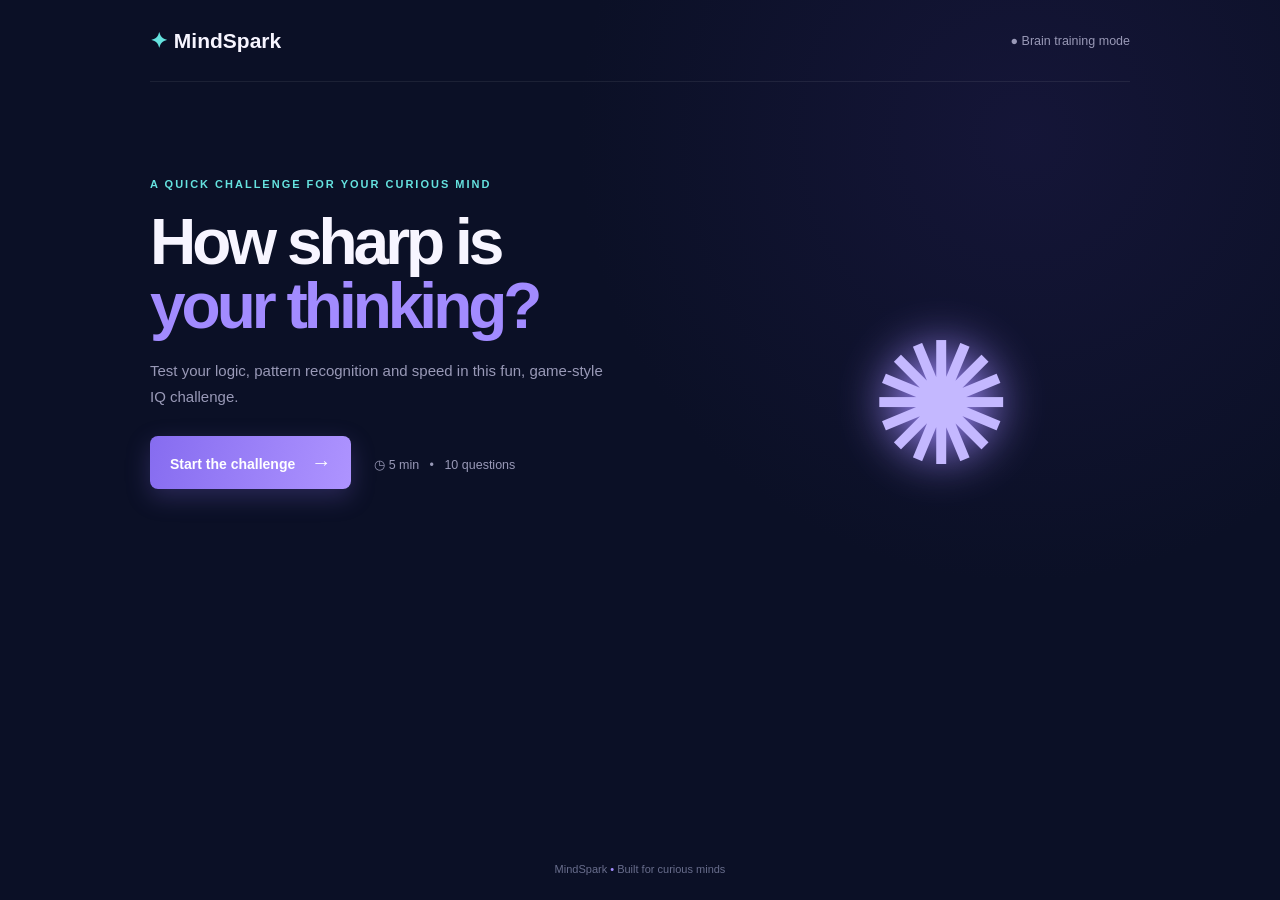
==== index.html @ beabe781 "Add AdMob configuration and game IQ test app" ====
<!doctype html>
<html lang="en">
<head>
  <meta charset="UTF-8"><meta name="viewport" content="width=device-width,initial-scale=1"><meta name="theme-color" content="#0b1026"><title>MindSpark IQ Test</title>
  <link rel="stylesheet" href="style.css">
</head>
<body>
  <main class="app">
    <header><b><i>✦</i> MindSpark</b><small>● Brain training mode</small></header>
    <div id="banner-ad" class="ad-slot" aria-label="Advertisement"></div>
    <section id="home" class="screen active"><div class="hero"><p class="eyebrow">A quick challenge for your curious mind</p><h1>How sharp is<br><span>your thinking?</span></h1><p>Test your logic, pattern recognition and speed in this fun, game-style IQ challenge.</p><button class="primary" id="start">Start the challenge <strong>→</strong></button><small class="meta">◷ 5 min &nbsp; • &nbsp; 10 questions</small></div><div class="orb">✺</div></section>
    <section id="quiz" class="screen"><div class="quiz-top"><div><p class="eyebrow">MindSpark challenge</p><h2>Question <span id="num">1</span><em>/ 10</em></h2></div><strong class="timer">◷ <span id="time">30</span>s</strong></div><div class="track"><i id="progress"></i></div><article><label id="type"></label><h3 id="question"></h3><div id="visual" class="visual"></div><div id="answers" class="answers"></div><button class="primary next" id="next" disabled>Lock in answer →</button></article><p class="tip">✦ Trust your first instinct. There are no trick questions.</p></section>
    <section id="result" class="screen result"><p class="eyebrow">Challenge complete</p><h2>Your mind is <span id="mood">on fire!</span></h2><p id="message"></p><div class="result-box"><div class="score"><div><b id="score">0</b><small>/ 100</small></div><span>MindSpark score</span></div><div class="stats"><p>Correct answers <b id="correct"></b></p><p>Thinking style <b id="style"></b></p><p>Best category <b id="category"></b></p></div></div><button class="primary" id="again">Play again ↻</button> <button class="secondary" id="share">Share result ↗</button><p id="note"></p></section>
    <footer>MindSpark <i>•</i> Built for curious minds</footer>
  </main>
  <script src="ads-config.js"></script><script src="script.js"></script>
</body>
</html>
---- style.css ----
:root{--bg:#0b1026;--card:#151b3b;--text:#f7f5ff;--muted:#9999b7;--purple:#a28bff;--cyan:#65e2df}*{box-sizing:border-box}body{margin:0;background:radial-gradient(circle at 80% 15%,#28205b55,transparent 35%),var(--bg);color:var(--text);font:15px Arial,sans-serif}.app{max-width:1050px;min-height:100vh;margin:auto;padding:0 35px;display:flex;flex-direction:column}header{height:82px;border-bottom:1px solid #ffffff12;display:flex;align-items:center;justify-content:space-between}header b{font-size:21px}header i,.eyebrow{color:var(--cyan);font-style:normal}header small{color:var(--muted)}.screen{display:none;flex:1;animation:in .35s ease}.screen.active{display:block}@keyframes in{from{opacity:0;transform:translateY(10px)}}.ad-slot{min-height:0;text-align:center;color:#555;font-size:10px}.ad-slot:empty{display:none}.hero{padding:85px 0;max-width:540px}.eyebrow{font-size:11px;text-transform:uppercase;letter-spacing:2px;font-weight:bold}.hero h1{font-size:64px;line-height:1;letter-spacing:-4px;margin:20px 0}.hero h1 span,.result h2 span{color:var(--purple)}.hero p:not(.eyebrow),#message{color:var(--muted);line-height:1.7;max-width:470px}.primary,.secondary{border:0;border-radius:8px;padding:15px 20px;color:white;cursor:pointer;font-weight:bold;font-size:14px;margin:12px 8px 12px 0}.primary{background:linear-gradient(105deg,#866cf0,#ae94ff);box-shadow:0 8px 25px #8068dd44}.secondary{background:transparent;border:1px solid #ffffff22}.primary strong{font-size:20px;margin-left:12px}.meta{color:var(--muted);margin-left:15px}.orb{float:right;margin-top:-280px;margin-right:12%;font-size:170px;color:#c4b8ff;text-shadow:0 0 45px #a28bff;animation:pulse 4s infinite}@keyframes pulse{50%{transform:scale(1.1)}}footer{text-align:center;color:#686d8c;padding:25px;font-size:11px}footer i{color:var(--purple);font-style:normal}.quiz-top{display:flex;align-items:end;justify-content:space-between;padding:55px 0 20px}.quiz-top h2{font-size:34px;margin:10px 0}.quiz-top em{font-size:17px;color:#6c7092;font-style:normal}.timer{color:var(--cyan);font-size:20px}.track{height:5px;background:#282e50}.track i{display:block;height:100%;width:10%;background:linear-gradient(90deg,var(--cyan),var(--purple));transition:.3s}article{max-width:700px;margin:35px auto;padding:35px;text-align:center;background:#151b3bcc;border:1px solid #ffffff16;border-radius:14px}article label{font-size:10px;letter-spacing:2px;color:var(--cyan);font-weight:bold}article h3{font-size:25px;line-height:1.3}.visual{height:55px;color:var(--purple);font-size:32px;letter-spacing:8px}.answers{display:grid;grid-template-columns:1fr 1fr;gap:11px}.answer{padding:15px;border:1px solid #ffffff18;border-radius:7px;background:#ffffff05;color:white;text-align:left;cursor:pointer}.answer.selected{border-color:var(--cyan);background:#65e2df20}.answer.correct{border-color:#66e7b0;background:#66e7b022}.answer.wrong{border-color:#ff809c;background:#ff809c22}.next{margin-top:22px}.tip{text-align:center;color:#777c9a;font-size:12px}.result{text-align:center;padding:65px 0}.result h2{font-size:47px;margin:10px}.result-box{max-width:680px;margin:35px auto;display:grid;grid-template-columns:1fr 1fr;gap:16px;text-align:left}.score,.stats{background:var(--card);border:1px solid #ffffff18;border-radius:13px;padding:30px}.score{text-align:center}.score div{font-size:42px;font-weight:bold;color:var(--cyan)}.score small{font-size:13px;color:var(--muted)}.score span{display:block;color:var(--muted);margin-top:15px}.stats p{border-bottom:1px solid #ffffff14;padding-bottom:14px;color:var(--muted)}.stats b{float:right;color:var(--cyan)}#note{color:var(--cyan);font-size:12px}@media(max-width:650px){.app{padding:0 18px}header small{display:none}.hero{padding:55px 0}.hero h1{font-size:52px}.orb{float:none;margin:0;text-align:center;font-size:120px}.answers,.result-box{grid-template-columns:1fr}article{padding:25px 15px}.result h2{font-size:36px}}
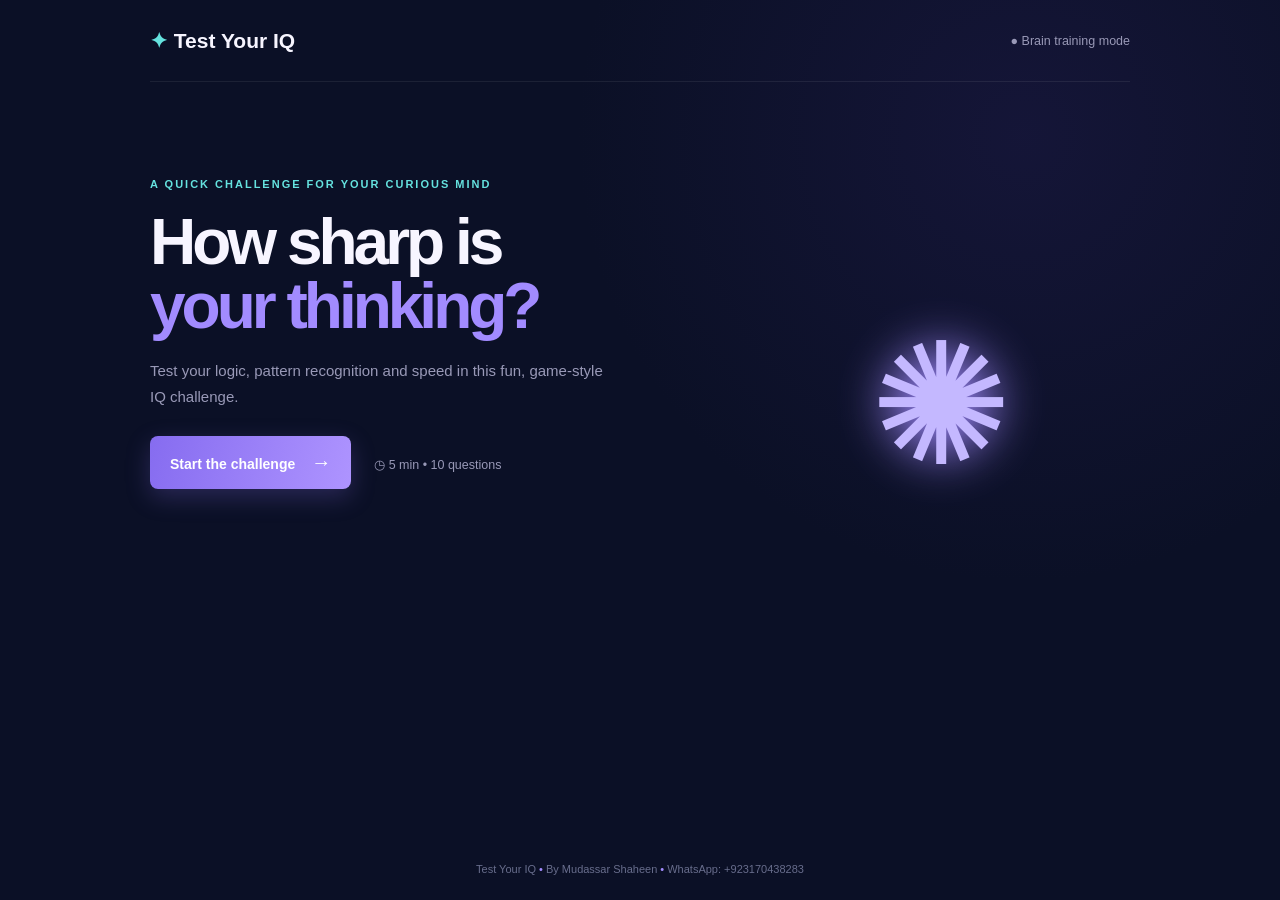
==== commit 575882bd: "Rebrand app as Test Your IQ, add Mudassar Shaheen contact details, and install a custom IQ-themed ic" ====
--- a/index.html
+++ b/index.html
@@ -1,18 +1,4 @@
 <!doctype html>
 <html lang="en">
-<head>
-  <meta charset="UTF-8"><meta name="viewport" content="width=device-width,initial-scale=1"><meta name="theme-color" content="#0b1026"><title>MindSpark IQ Test</title>
-  <link rel="stylesheet" href="style.css">
-</head>
-<body>
-  <main class="app">
-    <header><b><i>✦</i> MindSpark</b><small>● Brain training mode</small></header>
-    <div id="banner-ad" class="ad-slot" aria-label="Advertisement"></div>
-    <section id="home" class="screen active"><div class="hero"><p class="eyebrow">A quick challenge for your curious mind</p><h1>How sharp is<br><span>your thinking?</span></h1><p>Test your logic, pattern recognition and speed in this fun, game-style IQ challenge.</p><button class="primary" id="start">Start the challenge <strong>→</strong></button><small class="meta">◷ 5 min &nbsp; • &nbsp; 10 questions</small></div><div class="orb">✺</div></section>
-    <section id="quiz" class="screen"><div class="quiz-top"><div><p class="eyebrow">MindSpark challenge</p><h2>Question <span id="num">1</span><em>/ 10</em></h2></div><strong class="timer">◷ <span id="time">30</span>s</strong></div><div class="track"><i id="progress"></i></div><article><label id="type"></label><h3 id="question"></h3><div id="visual" class="visual"></div><div id="answers" class="answers"></div><button class="primary next" id="next" disabled>Lock in answer →</button></article><p class="tip">✦ Trust your first instinct. There are no trick questions.</p></section>
-    <section id="result" class="screen result"><p class="eyebrow">Challenge complete</p><h2>Your mind is <span id="mood">on fire!</span></h2><p id="message"></p><div class="result-box"><div class="score"><div><b id="score">0</b><small>/ 100</small></div><span>MindSpark score</span></div><div class="stats"><p>Correct answers <b id="correct"></b></p><p>Thinking style <b id="style"></b></p><p>Best category <b id="category"></b></p></div></div><button class="primary" id="again">Play again ↻</button> <button class="secondary" id="share">Share result ↗</button><p id="note"></p></section>
-    <footer>MindSpark <i>•</i> Built for curious minds</footer>
-  </main>
-  <script src="ads-config.js"></script><script src="script.js"></script>
-</body>
-</html>
+<head><meta charset="UTF-8"><meta name="viewport" content="width=device-width,initial-scale=1"><meta name="theme-color" content="#0b1026"><title>Test Your IQ</title><link rel="stylesheet" href="style.css"></head>
+<body><main class="app"><header><b><i>✦</i> Test Your IQ</b><small>● Brain training mode</small></header><div id="banner-ad" class="ad-slot" aria-label="Advertisement"></div><section id="home" class="screen active"><div class="hero"><p class="eyebrow">A quick challenge for your curious mind</p><h1>How sharp is<br><span>your thinking?</span></h1><p>Test your logic, pattern recognition and speed in this fun, game-style IQ challenge.</p><button class="primary" id="start">Start the challenge <strong>→</strong></button><small class="meta">◷ 5 min • 10 questions</small></div><div class="orb">✺</div></section><section id="quiz" class="screen"><div class="quiz-top"><div><p class="eyebrow">Test Your IQ challenge</p><h2>Question <span id="num">1</span><em>/ 10</em></h2></div><strong class="timer">◷ <span id="time">30</span>s</strong></div><div class="track"><i id="progress"></i></div><article><label id="type"></label><h3 id="question"></h3><div id="visual" class="visual"></div><div id="answers" class="answers"></div><button class="primary next" id="next" disabled>Lock in answer →</button></article><p class="tip">✦ Trust your first instinct. There are no trick questions.</p></section><section id="result" class="screen result"><p class="eyebrow">Challenge complete</p><h2>Your mind is <span id="mood">on fire!</span></h2><p id="message"></p><div class="result-box"><div class="score"><div><b id="score">0</b><small>/ 100</small></div><span>Test Your IQ score</span></div><div class="stats"><p>Correct answers <b id="correct"></b></p><p>Thinking style <b id="style"></b></p><p>Best category <b id="category"></b></p></div></div><button class="primary" id="again">Play again ↻</button><button class="secondary" id="share">Share result ↗</button><p id="note"></p></section><footer>Test Your IQ <i>•</i> By Mudassar Shaheen <i>•</i> WhatsApp: +923170438283</footer></main><script src="ads-config.js"></script><script src="script.js"></script></body></html>
